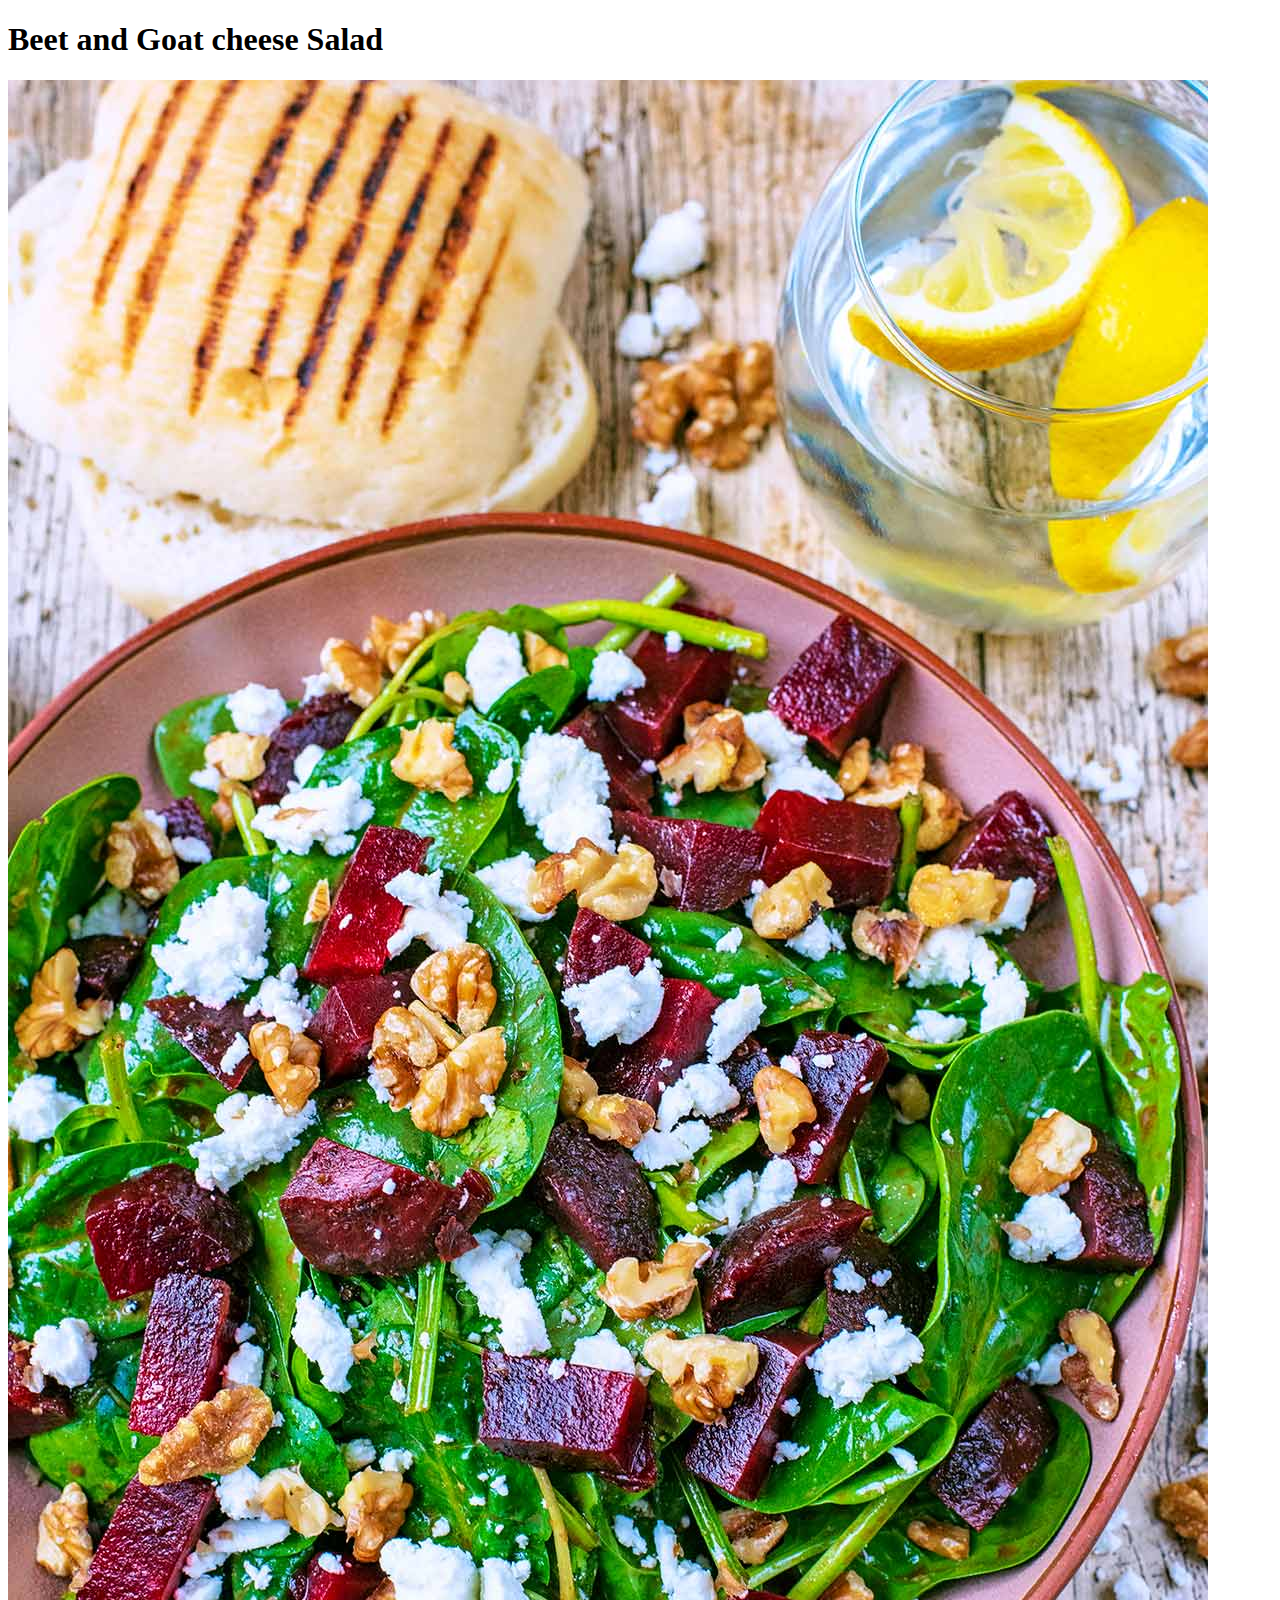
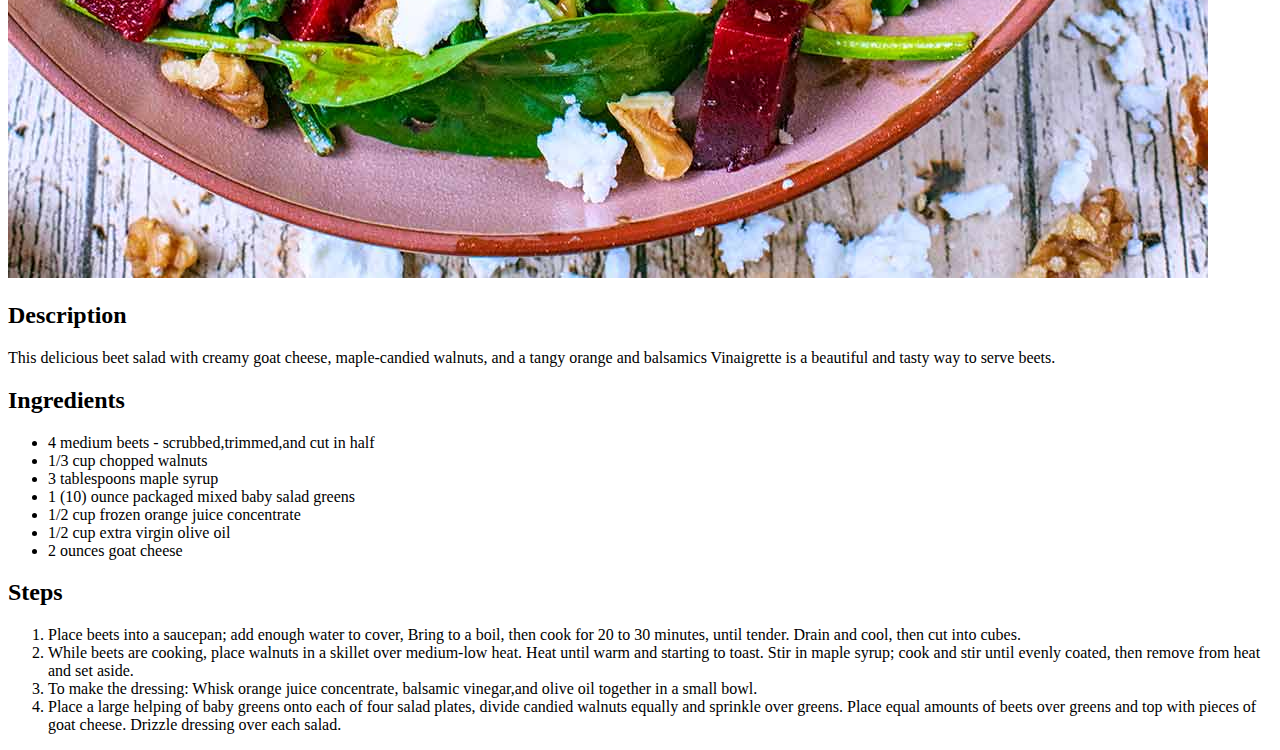
==== recipes/beet-salad.html @ 20f6d9f5 "add 3 recipe link to main page. each link will have a different recipe with instructions and image o" ====
<!DOCTYPE html>
<html lang="en">
<head>
    <meta charset="UTF-8">
    <meta name="viewport" content="width=device-width, initial-scale=1.0">
    <title>Beet Salad </title>
</head>
<body>
    <h1>Beet and Goat cheese Salad</h1>
    <img src="../images/beet-and-goat-cheese-salad.jpg" alt="image of beet-and-goat-cheese-salad"> 
    <h2>Description</h2>
    <p>
    This delicious beet salad with creamy goat cheese, maple-candied walnuts, and a tangy orange 
    and balsamics Vinaigrette is a beautiful and tasty way to serve beets.
    </p>
    <h2>Ingredients</h2>
    <ul>
        <li>4 medium beets - scrubbed,trimmed,and cut in half</li>
        <li>1/3 cup chopped walnuts</li>
        <li>3 tablespoons maple syrup</li>
        <li>1 (10) ounce packaged mixed baby salad greens</li>
        <li>1/2 cup frozen orange juice concentrate</li>
        <li>1/2 cup extra virgin olive oil</li>
        <li>2 ounces goat cheese</li>
    </ul>
    <h2>Steps</h2>
    <ol>
        <li>
            Place beets into a saucepan; add enough water to cover, Bring to a boil, then cook for 
            20 to 30 minutes, until tender. Drain and cool, then cut into cubes.
        </li>
        <li>
            While beets are cooking, place walnuts in a skillet over medium-low heat. Heat until warm
            and starting to toast. Stir in maple syrup; cook and stir until evenly coated, then remove
            from heat and set aside.
        </li>
        <li>
            To make the dressing: Whisk orange juice concentrate, balsamic vinegar,and olive oil together
            in a small bowl.
        </li>
        <li>
            Place a large helping of baby greens onto each of four salad plates, divide candied walnuts
            equally and sprinkle over greens. Place equal amounts of beets over greens and top with pieces 
            of goat cheese. Drizzle dressing over each salad.
        </li>
    </ol>
</body>
</html>
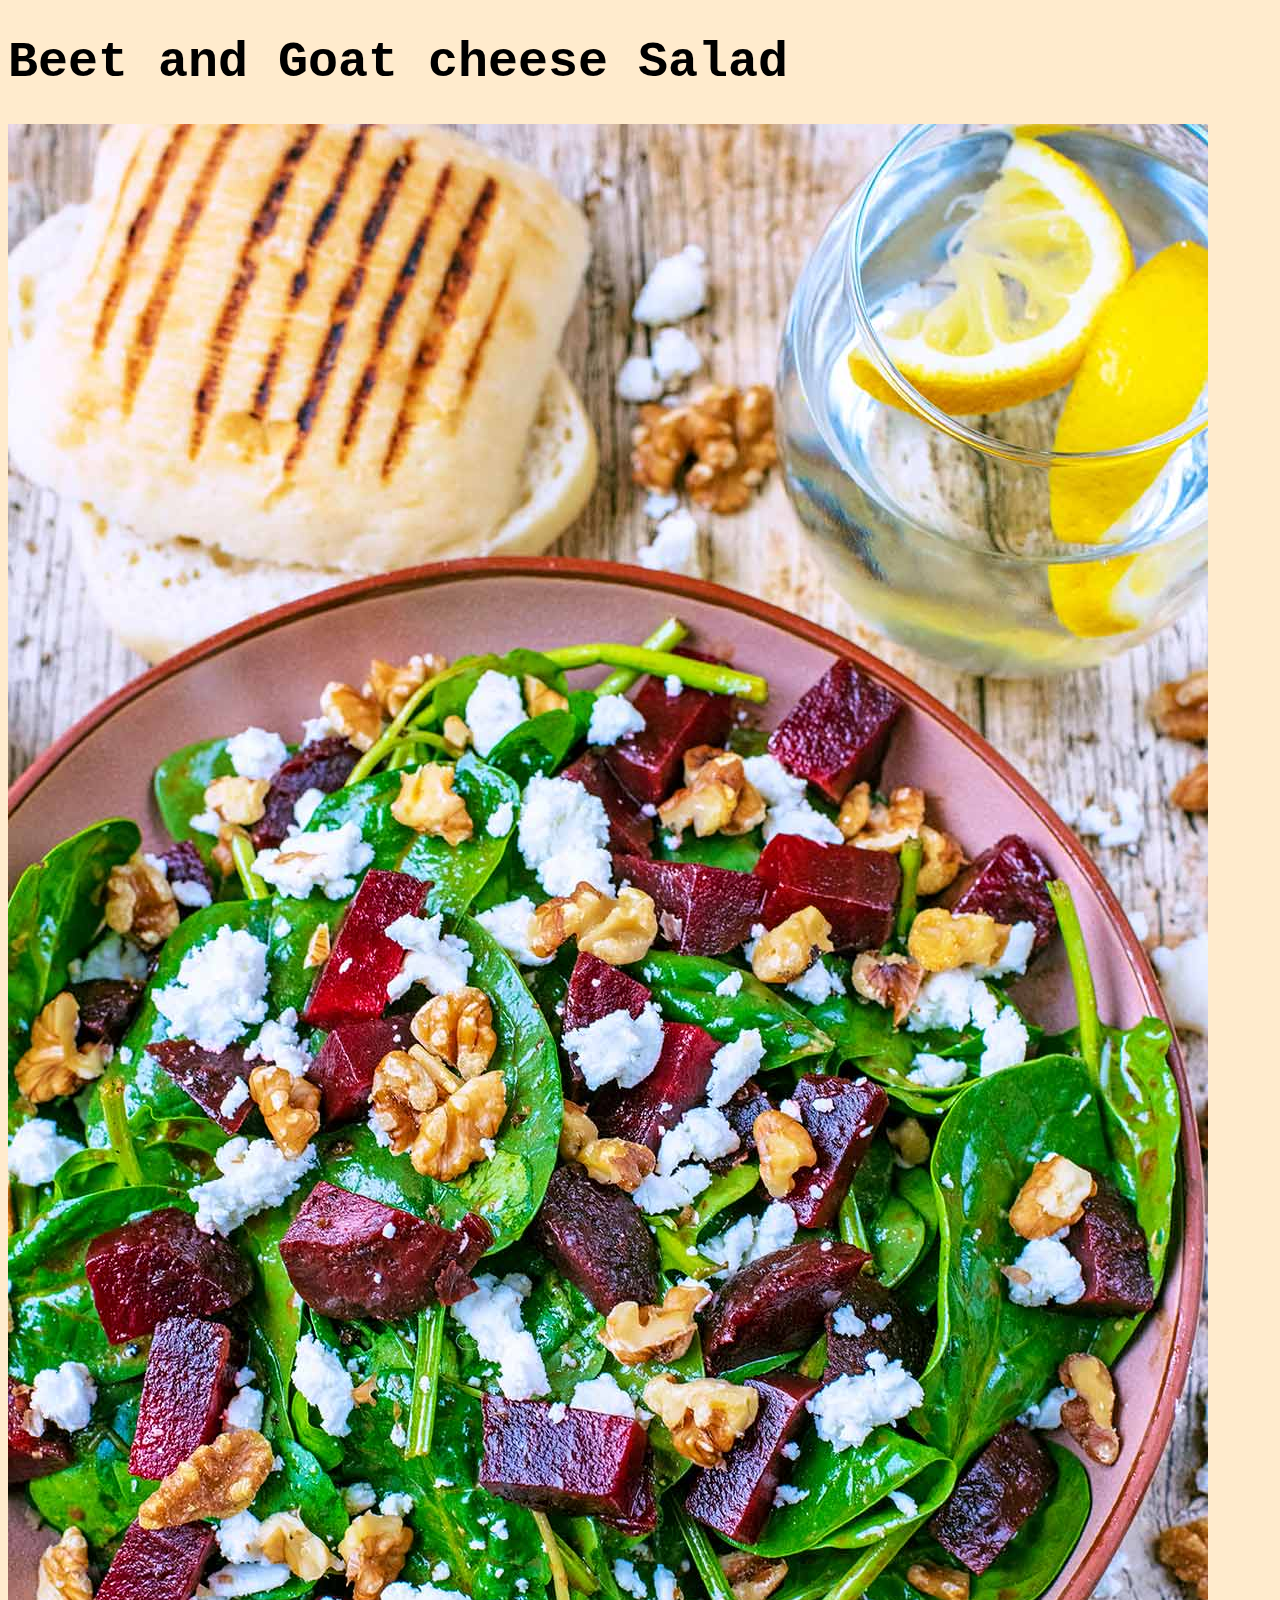
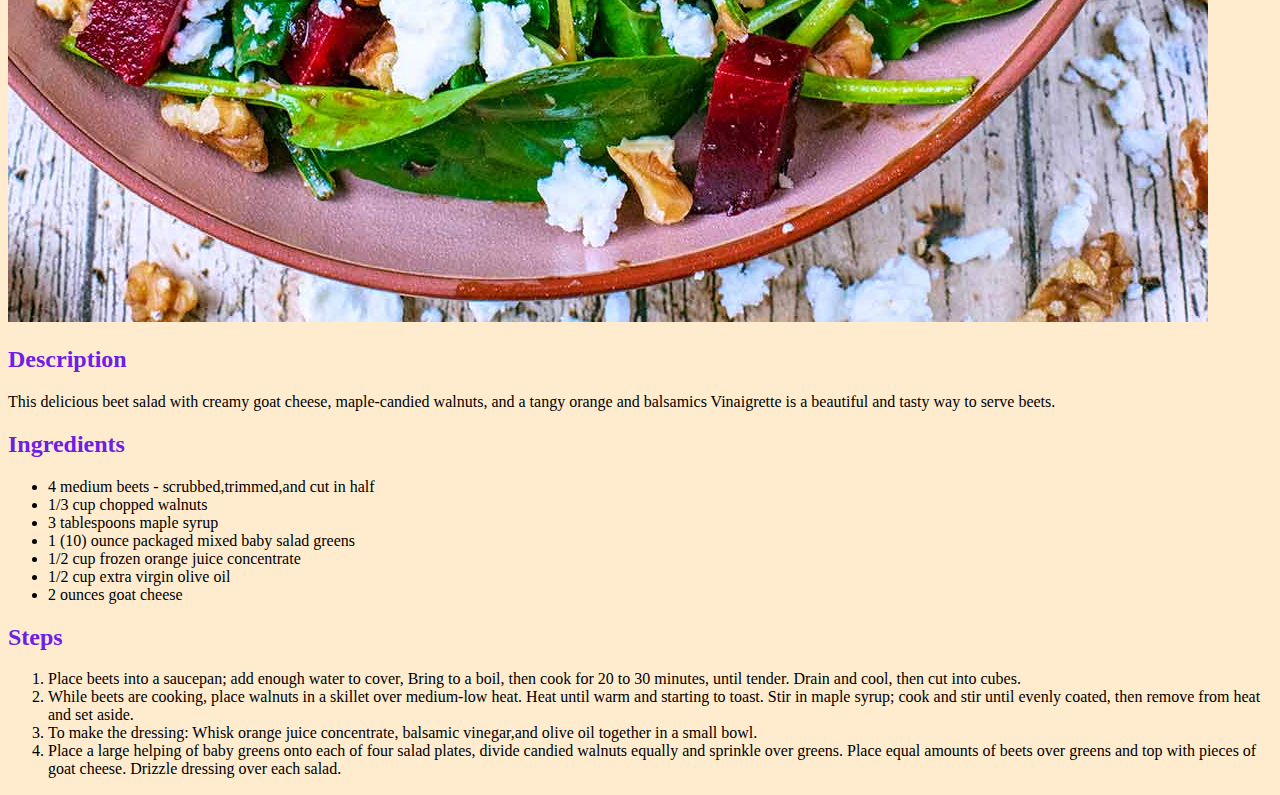
==== commit b5038ff1: "added baasic styling to all pages" ====
--- a/recipes/beet-salad.html
+++ b/recipes/beet-salad.html
@@ -3,11 +3,14 @@
 <head>
     <meta charset="UTF-8">
     <meta name="viewport" content="width=device-width, initial-scale=1.0">
+    <link rel="stylesheet" href="/styles.css">
     <title>Beet Salad </title>
 </head>
 <body>
     <h1>Beet and Goat cheese Salad</h1>
-    <img src="../images/beet-and-goat-cheese-salad.jpg" alt="image of beet-and-goat-cheese-salad"> 
+    <div id="beetpic">
+        <img src="../images/beet-and-goat-cheese-salad.jpg" alt="image of beet-and-goat-cheese-salad"> 
+    </div>
     <h2>Description</h2>
     <p>
     This delicious beet salad with creamy goat cheese, maple-candied walnuts, and a tangy orange 
--- a/styles.css
+++ b/styles.css
@@ -0,0 +1,21 @@
+body{
+    background-color:blanchedalmond;
+}
+
+h1{
+    font-family:monospace;
+    font-size: 50px;
+    font-weight: 700;
+}
+
+h2{
+    color: rgb(108, 31, 231);
+}
+
+#beetpic,
+#buddahbowlpic,
+#tacopic
+{
+    max-width: 50px;
+    height: auto;
+}
